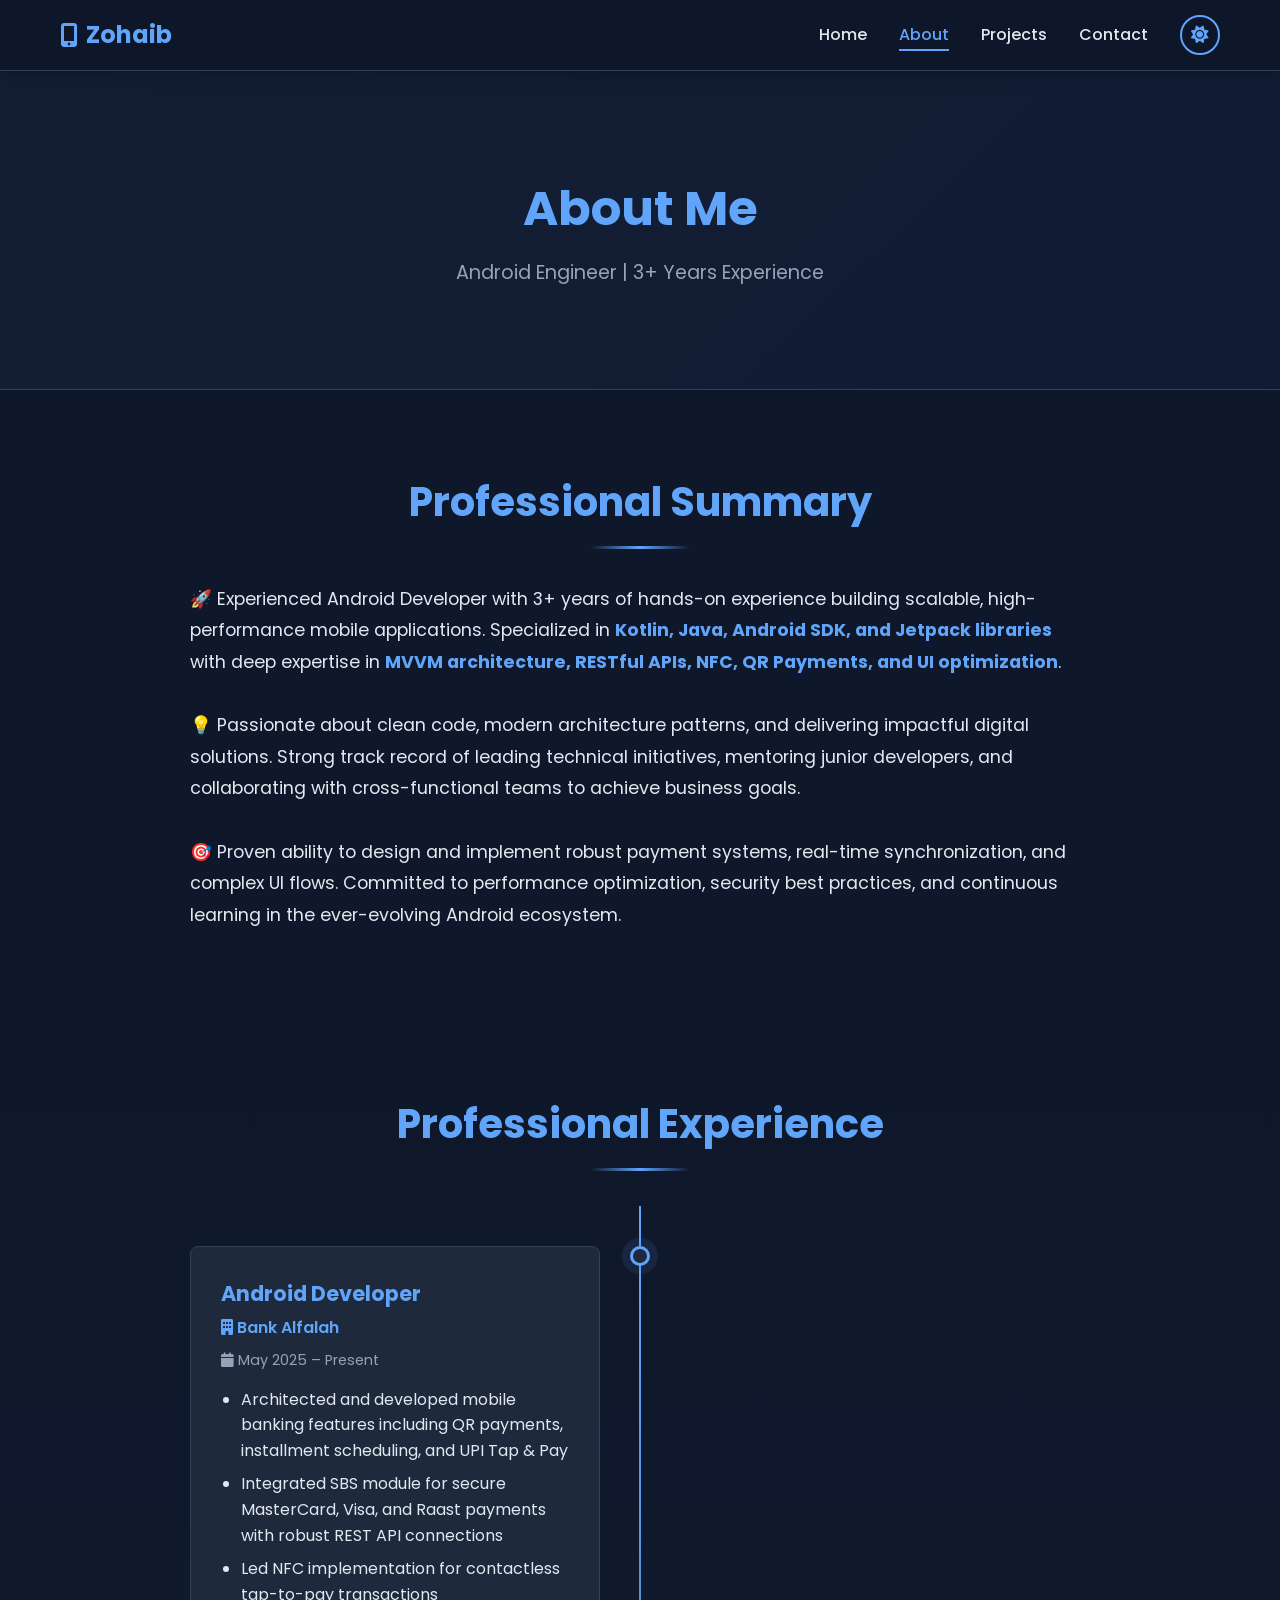
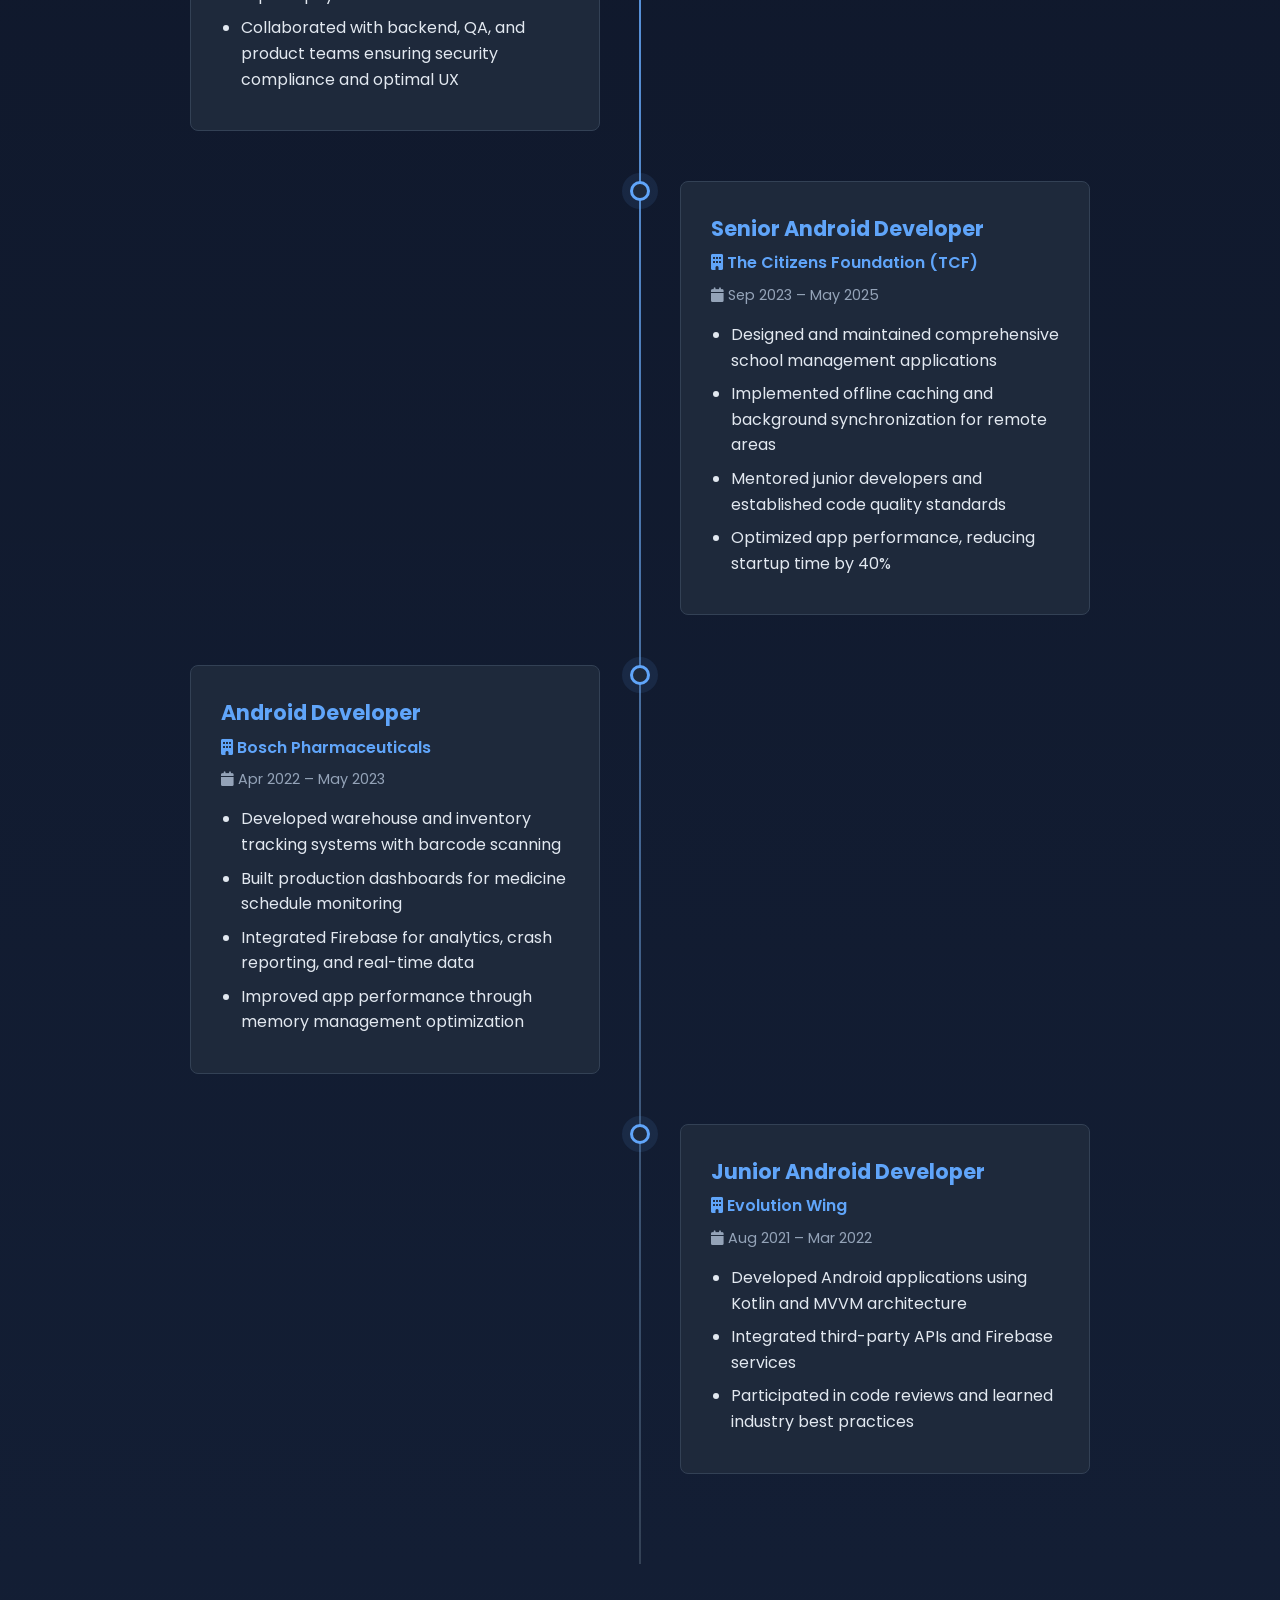
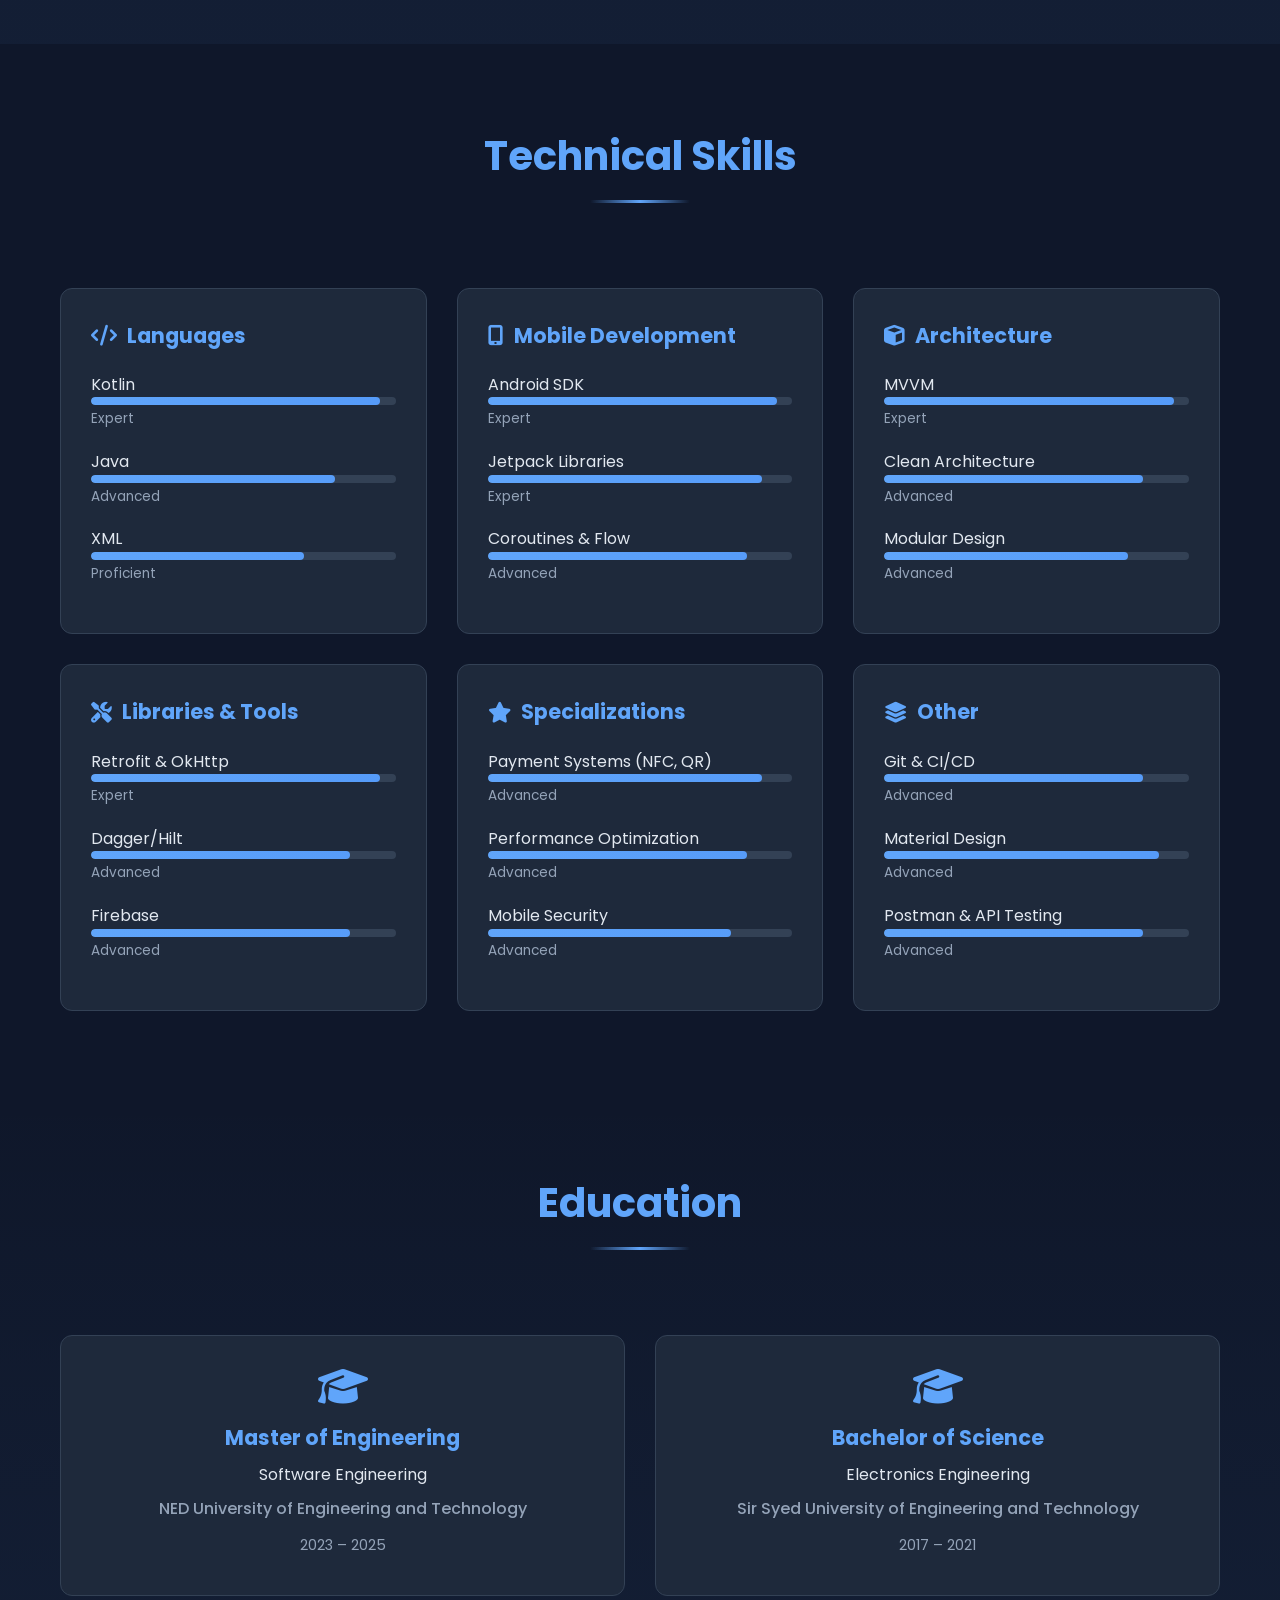
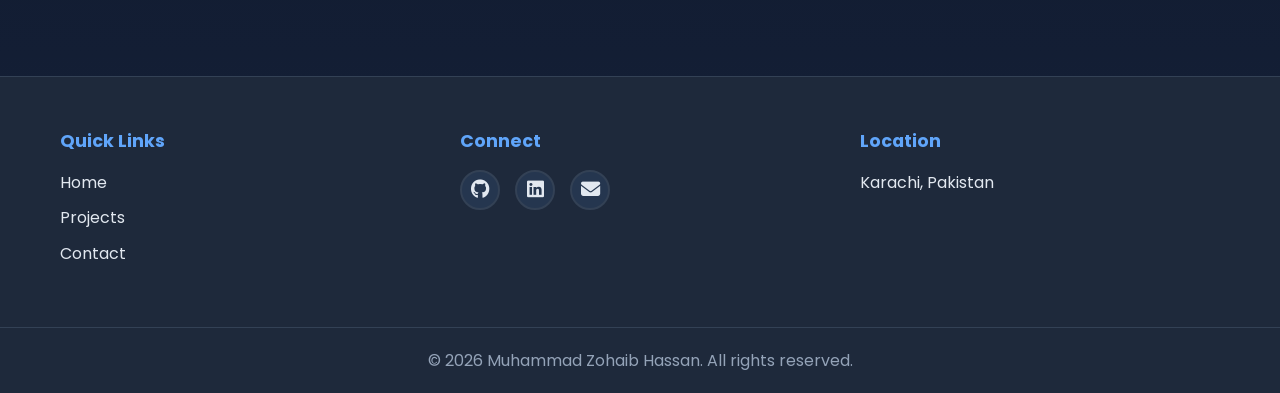
==== about.html @ cc593e7a "Complete portfolio website with 4 pages and glassmorphism design" ====
<!DOCTYPE html>
<html lang="en" data-theme="dark">
<head>
  <meta charset="UTF-8">
  <meta name="viewport" content="width=device-width, initial-scale=1.0">
  <meta name="description" content="About Muhammad Zohaib Hassan - Android Developer with 3+ years experience">
  <title>About - Zohaib</title>
  <link rel="stylesheet" href="https://cdnjs.cloudflare.com/ajax/libs/font-awesome/6.5.0/css/all.min.css">
  <link href="https://fonts.googleapis.com/css2?family=Poppins:wght@300;400;500;600;700&display=swap" rel="stylesheet">
  <link rel="stylesheet" href="styles.css">
</head>
<body>

  <!-- Navigation -->
  <nav class="navbar">
    <div class="nav-container">
      <div class="nav-logo">
        <a href="index.html"><i class="fas fa-mobile-alt"></i> Zohaib</a>
      </div>
      <div class="menu-toggle" id="mobile-menu">
        <span></span>
        <span></span>
        <span></span>
      </div>
      <ul class="nav-menu">
        <li><a href="index.html" class="nav-link">Home</a></li>
        <li><a href="about.html" class="nav-link active">About</a></li>
        <li><a href="projects.html" class="nav-link">Projects</a></li>
        <li><a href="contact.html" class="nav-link">Contact</a></li>
        <li><button class="theme-toggle" id="theme-btn"><i class="fas fa-moon"></i></button></li>
      </ul>
    </div>
  </nav>

  <!-- Hero Section -->
  <section class="page-hero">
    <h1 class="page-title">About Me</h1>
    <p class="page-subtitle">Android Engineer | 3+ Years Experience</p>
  </section>

  <!-- Professional Summary -->
  <section class="about-section">
    <div class="container">
      <h2 class="section-title">Professional Summary</h2>
      <div class="summary-content">
        <p>🚀 Experienced Android Developer with 3+ years of hands-on experience building scalable, high-performance mobile applications. Specialized in <strong>Kotlin, Java, Android SDK, and Jetpack libraries</strong> with deep expertise in <strong>MVVM architecture, RESTful APIs, NFC, QR Payments, and UI optimization</strong>.</p>
        <br>
        <p>💡 Passionate about clean code, modern architecture patterns, and delivering impactful digital solutions. Strong track record of leading technical initiatives, mentoring junior developers, and collaborating with cross-functional teams to achieve business goals.</p>
        <br>
        <p>🎯 Proven ability to design and implement robust payment systems, real-time synchronization, and complex UI flows. Committed to performance optimization, security best practices, and continuous learning in the ever-evolving Android ecosystem.</p>
      </div>
    </div>
  </section>

  <!-- Experience Timeline -->
  <section class="experience-section">
    <div class="container">
      <h2 class="section-title">Professional Experience</h2>
      
      <div class="timeline">
        <div class="timeline-item" style="animation-delay: 0s">
          <div class="timeline-marker"></div>
          <div class="timeline-content">
            <h3>Android Developer</h3>
            <p class="company"><i class="fas fa-building"></i> Bank Alfalah</p>
            <p class="date"><i class="fas fa-calendar"></i> May 2025 – Present</p>
            <ul>
              <li>Architected and developed mobile banking features including QR payments, installment scheduling, and UPI Tap & Pay</li>
              <li>Integrated SBS module for secure MasterCard, Visa, and Raast payments with robust REST API connections</li>
              <li>Led NFC implementation for contactless tap-to-pay transactions</li>
              <li>Collaborated with backend, QA, and product teams ensuring security compliance and optimal UX</li>
            </ul>
          </div>
        </div>

        <div class="timeline-item" style="animation-delay: 0.2s">
          <div class="timeline-marker"></div>
          <div class="timeline-content">
            <h3>Senior Android Developer</h3>
            <p class="company"><i class="fas fa-building"></i> The Citizens Foundation (TCF)</p>
            <p class="date"><i class="fas fa-calendar"></i> Sep 2023 – May 2025</p>
            <ul>
              <li>Designed and maintained comprehensive school management applications</li>
              <li>Implemented offline caching and background synchronization for remote areas</li>
              <li>Mentored junior developers and established code quality standards</li>
              <li>Optimized app performance, reducing startup time by 40%</li>
            </ul>
          </div>
        </div>

        <div class="timeline-item" style="animation-delay: 0.4s">
          <div class="timeline-marker"></div>
          <div class="timeline-content">
            <h3>Android Developer</h3>
            <p class="company"><i class="fas fa-building"></i> Bosch Pharmaceuticals</p>
            <p class="date"><i class="fas fa-calendar"></i> Apr 2022 – May 2023</p>
            <ul>
              <li>Developed warehouse and inventory tracking systems with barcode scanning</li>
              <li>Built production dashboards for medicine schedule monitoring</li>
              <li>Integrated Firebase for analytics, crash reporting, and real-time data</li>
              <li>Improved app performance through memory management optimization</li>
            </ul>
          </div>
        </div>

        <div class="timeline-item" style="animation-delay: 0.6s">
          <div class="timeline-marker"></div>
          <div class="timeline-content">
            <h3>Junior Android Developer</h3>
            <p class="company"><i class="fas fa-building"></i> Evolution Wing</p>
            <p class="date"><i class="fas fa-calendar"></i> Aug 2021 – Mar 2022</p>
            <ul>
              <li>Developed Android applications using Kotlin and MVVM architecture</li>
              <li>Integrated third-party APIs and Firebase services</li>
              <li>Participated in code reviews and learned industry best practices</li>
            </ul>
          </div>
        </div>
      </div>
    </div>
  </section>

  <!-- Skills Section -->
  <section class="skills-section">
    <div class="container">
      <h2 class="section-title">Technical Skills</h2>
      
      <div class="skills-grid">
        <!-- Languages -->
        <div class="skill-card">
          <h3><i class="fas fa-code"></i> Languages</h3>
          <div class="skill-item">
            <span>Kotlin</span>
            <div class="skill-bar">
              <div class="skill-fill" style="width: 95%"></div>
            </div>
            <span class="level">Expert</span>
          </div>
          <div class="skill-item">
            <span>Java</span>
            <div class="skill-bar">
              <div class="skill-fill" style="width: 80%"></div>
            </div>
            <span class="level">Advanced</span>
          </div>
          <div class="skill-item">
            <span>XML</span>
            <div class="skill-bar">
              <div class="skill-fill" style="width: 70%"></div>
            </div>
            <span class="level">Proficient</span>
          </div>
        </div>

        <!-- Mobile Development -->
        <div class="skill-card">
          <h3><i class="fas fa-mobile-alt"></i> Mobile Development</h3>
          <div class="skill-item">
            <span>Android SDK</span>
            <div class="skill-bar">
              <div class="skill-fill" style="width: 95%"></div>
            </div>
            <span class="level">Expert</span>
          </div>
          <div class="skill-item">
            <span>Jetpack Libraries</span>
            <div class="skill-bar">
              <div class="skill-fill" style="width: 90%"></div>
            </div>
            <span class="level">Expert</span>
          </div>
          <div class="skill-item">
            <span>Coroutines & Flow</span>
            <div class="skill-bar">
              <div class="skill-fill" style="width: 85%"></div>
            </div>
            <span class="level">Advanced</span>
          </div>
        </div>

        <!-- Architecture -->
        <div class="skill-card">
          <h3><i class="fas fa-cube"></i> Architecture</h3>
          <div class="skill-item">
            <span>MVVM</span>
            <div class="skill-bar">
              <div class="skill-fill" style="width: 95%"></div>
            </div>
            <span class="level">Expert</span>
          </div>
          <div class="skill-item">
            <span>Clean Architecture</span>
            <div class="skill-bar">
              <div class="skill-fill" style="width: 85%"></div>
            </div>
            <span class="level">Advanced</span>
          </div>
          <div class="skill-item">
            <span>Modular Design</span>
            <div class="skill-bar">
              <div class="skill-fill" style="width: 80%"></div>
            </div>
            <span class="level">Advanced</span>
          </div>
        </div>

        <!-- Libraries & Tools -->
        <div class="skill-card">
          <h3><i class="fas fa-tools"></i> Libraries & Tools</h3>
          <div class="skill-item">
            <span>Retrofit & OkHttp</span>
            <div class="skill-bar">
              <div class="skill-fill" style="width: 95%"></div>
            </div>
            <span class="level">Expert</span>
          </div>
          <div class="skill-item">
            <span>Dagger/Hilt</span>
            <div class="skill-bar">
              <div class="skill-fill" style="width: 85%"></div>
            </div>
            <span class="level">Advanced</span>
          </div>
          <div class="skill-item">
            <span>Firebase</span>
            <div class="skill-bar">
              <div class="skill-fill" style="width: 85%"></div>
            </div>
            <span class="level">Advanced</span>
          </div>
        </div>

        <!-- Specializations -->
        <div class="skill-card">
          <h3><i class="fas fa-star"></i> Specializations</h3>
          <div class="skill-item">
            <span>Payment Systems (NFC, QR)</span>
            <div class="skill-bar">
              <div class="skill-fill" style="width: 90%"></div>
            </div>
            <span class="level">Advanced</span>
          </div>
          <div class="skill-item">
            <span>Performance Optimization</span>
            <div class="skill-bar">
              <div class="skill-fill" style="width: 85%"></div>
            </div>
            <span class="level">Advanced</span>
          </div>
          <div class="skill-item">
            <span>Mobile Security</span>
            <div class="skill-bar">
              <div class="skill-fill" style="width: 80%"></div>
            </div>
            <span class="level">Advanced</span>
          </div>
        </div>

        <!-- Other -->
        <div class="skill-card">
          <h3><i class="fas fa-layer-group"></i> Other</h3>
          <div class="skill-item">
            <span>Git & CI/CD</span>
            <div class="skill-bar">
              <div class="skill-fill" style="width: 85%"></div>
            </div>
            <span class="level">Advanced</span>
          </div>
          <div class="skill-item">
            <span>Material Design</span>
            <div class="skill-bar">
              <div class="skill-fill" style="width: 90%"></div>
            </div>
            <span class="level">Advanced</span>
          </div>
          <div class="skill-item">
            <span>Postman & API Testing</span>
            <div class="skill-bar">
              <div class="skill-fill" style="width: 85%"></div>
            </div>
            <span class="level">Advanced</span>
          </div>
        </div>
      </div>
    </div>
  </section>

  <!-- Education -->
  <section class="education-section">
    <div class="container">
      <h2 class="section-title">Education</h2>
      
      <div class="education-grid">
        <div class="education-card">
          <i class="fas fa-graduation-cap"></i>
          <h3>Master of Engineering</h3>
          <p>Software Engineering</p>
          <p class="institution">NED University of Engineering and Technology</p>
          <p class="year">2023 – 2025</p>
        </div>

        <div class="education-card">
          <i class="fas fa-graduation-cap"></i>
          <h3>Bachelor of Science</h3>
          <p>Electronics Engineering</p>
          <p class="institution">Sir Syed University of Engineering and Technology</p>
          <p class="year">2017 – 2021</p>
        </div>
      </div>
    </div>
  </section>

  <!-- Footer -->
  <footer class="footer">
    <div class="footer-content">
      <div class="footer-section">
        <h4>Quick Links</h4>
        <ul>
          <li><a href="index.html">Home</a></li>
          <li><a href="projects.html">Projects</a></li>
          <li><a href="contact.html">Contact</a></li>
        </ul>
      </div>
      <div class="footer-section">
        <h4>Connect</h4>
        <div class="social-links">
          <a href="https://github.com/muzohaib3" target="_blank"><i class="fab fa-github"></i></a>
          <a href="https://linkedin.com/in/mzohaib01" target="_blank"><i class="fab fa-linkedin"></i></a>
          <a href="mailto:m.zohaibhassan01@gmail.com"><i class="fas fa-envelope"></i></a>
        </div>
      </div>
      <div class="footer-section">
        <h4>Location</h4>
        <p>Karachi, Pakistan</p>
      </div>
    </div>
    <div class="footer-bottom">
      <p>&copy; 2026 Muhammad Zohaib Hassan. All rights reserved.</p>
    </div>
  </footer>

  <script src="script.js"></script>
</body>
</html>
---- styles.css ----
:root {
  --bg: #0f172a;
  --text: #e2e8f0;
  --primary: #60a5fa;
  --primary-dark: #3b82f6;
  --card: #1e293b;
  --border: #334155;
  --gray: #94a3b8;
  --error: #ef4444;
  --success: #10b981;
}

[data-theme="light"] {
  --bg: #f8fafc;
  --text: #0f172a;
  --primary: #2563eb;
  --primary-dark: #1d4ed8;
  --card: #ffffff;
  --border: #e2e8f0;
  --gray: #475569;
  --error: #dc2626;
  --success: #059669;
}

* {
  margin: 0;
  padding: 0;
  box-sizing: border-box;
}

html {
  scroll-behavior: smooth;
}

body {
  font-family: 'Poppins', system-ui, sans-serif;
  background: var(--bg);
  color: var(--text);
  line-height: 1.6;
  overflow-x: hidden;
}

.container {
  max-width: 1200px;
  margin: 0 auto;
  padding: 0 20px;
}

/* ────────────── ANIMATIONS ────────────── */
@keyframes fadeInDown {
  from {
    opacity: 0;
    transform: translateY(-30px);
  }
  to {
    opacity: 1;
    transform: translateY(0);
  }
}

@keyframes fadeInUp {
  from {
    opacity: 0;
    transform: translateY(30px);
  }
  to {
    opacity: 1;
    transform: translateY(0);
  }
}

@keyframes slideInLeft {
  from {
    opacity: 0;
    transform: translateX(-50px);
  }
  to {
    opacity: 1;
    transform: translateX(0);
  }
}

@keyframes slideInRight {
  from {
    opacity: 0;
    transform: translateX(50px);
  }
  to {
    opacity: 1;
    transform: translateX(0);
  }
}

@keyframes float {
  0%, 100% {
    transform: translateY(0px) rotate(0deg);
  }
  50% {
    transform: translateY(-20px) rotate(5deg);
  }
}

@keyframes bounce {
  0%, 100% {
    transform: translateY(0);
  }
  50% {
    transform: translateY(-10px);
  }
}

@keyframes glow {
  0%, 100% {
    box-shadow: 0 0 20px rgba(96, 165, 250, 0.3);
  }
  50% {
    box-shadow: 0 0 40px rgba(96, 165, 250, 0.6);
  }
}

@keyframes shimmer {
  0% {
    background-position: -1000px 0;
  }
  100% {
    background-position: 1000px 0;
  }
}

@keyframes typing {
  0% {
    width: 0;
  }
  100% {
    width: 100%;
  }
}

@keyframes blink {
  0%, 100% {
    border-right: 3px solid var(--primary);
  }
  50% {
    border-right: 3px solid transparent;
  }
}

@keyframes scaleIn {
  from {
    opacity: 0;
    transform: scale(0.95);
  }
  to {
    opacity: 1;
    transform: scale(1);
  }
}

@keyframes rotateBg {
  0% {
    transform: rotate(0deg);
  }
  100% {
    transform: rotate(360deg);
  }
}

@keyframes pulse {
  0%, 100% {
    opacity: 1;
  }
  50% {
    opacity: 0.5;
  }
}

@keyframes spin {
  to {
    transform: rotate(360deg);
  }
}

/* ────────────── NAVIGATION ────────────── */
.navbar {
  position: sticky;
  top: 0;
  z-index: 1000;
  background: rgba(15, 23, 42, 0.95);
  backdrop-filter: blur(10px);
  border-bottom: 1px solid var(--border);
  box-shadow: 0 2px 20px rgba(0, 0, 0, 0.3);
  animation: slideDown 0.5s ease-out;
}

@keyframes slideDown {
  from {
    transform: translateY(-100%);
  }
  to {
    transform: translateY(0);
  }
}

.nav-container {
  max-width: 1200px;
  margin: 0 auto;
  padding: 0 20px;
  display: flex;
  justify-content: space-between;
  align-items: center;
  height: 70px;
}

.nav-logo a {
  font-size: 1.5rem;
  font-weight: 700;
  color: var(--primary);
  text-decoration: none;
  display: flex;
  align-items: center;
  gap: 8px;
  transition: all 0.3s ease;
}

.nav-logo a:hover {
  transform: translateY(-2px);
  text-shadow: 0 0 20px rgba(96, 165, 250, 0.5);
}

.nav-menu {
  display: flex;
  list-style: none;
  gap: 2rem;
  align-items: center;
}

.nav-link {
  color: var(--text);
  text-decoration: none;
  font-weight: 500;
  position: relative;
  transition: color 0.3s ease;
}

.nav-link::after {
  content: '';
  position: absolute;
  bottom: -5px;
  left: 0;
  width: 0;
  height: 2px;
  background: var(--primary);
  transition: width 0.3s ease;
}

.nav-link:hover::after {
  width: 100%;
}

.nav-link.active {
  color: var(--primary);
}

.nav-link.active::after {
  width: 100%;
}

.theme-toggle {
  background: none;
  border: 2px solid var(--primary);
  color: var(--primary);
  cursor: pointer;
  width: 40px;
  height: 40px;
  border-radius: 50%;
  font-size: 1.1rem;
  transition: all 0.3s ease;
  display: flex;
  align-items: center;
  justify-content: center;
}

.theme-toggle:hover {
  background: var(--primary);
  color: var(--bg);
  transform: rotate(20deg);
}

.menu-toggle {
  display: none;
  flex-direction: column;
  cursor: pointer;
}

.menu-toggle span {
  width: 25px;
  height: 3px;
  background: var(--text);
  margin: 5px 0;
  transition: all 0.3s ease;
  border-radius: 2px;
}

/* ────────────── HERO SECTION ────────────── */
.hero {
  min-height: 100vh;
  display: flex;
  align-items: center;
  justify-content: center;
  position: relative;
  overflow: hidden;
  padding: 60px 20px;
}

.hero-content {
  text-align: center;
  z-index: 10;
  animation: fadeInUp 1s ease-out;
}

.hero-title {
  font-size: 4rem;
  font-weight: 700;
  color: var(--primary);
  margin-bottom: 20px;
  letter-spacing: -1px;
  animation: fadeInDown 1s ease-out;
}

.typing-text {
  display: inline-block;
  border-right: 3px solid var(--primary);
  animation: typing 3s steps(30, end), blink 0.7s infinite;
  white-space: nowrap;
  overflow: hidden;
}

.hero-subtitle {
  font-size: 1.3rem;
  color: var(--gray);
  margin-bottom: 40px;
  animation: slideInUp 1s ease-out 0.3s backwards;
}

.floating-icons {
  display: flex;
  justify-content: center;
  gap: 40px;
  margin: 50px 0;
  flex-wrap: wrap;
}

.float-icon {
  font-size: 3rem;
  color: var(--primary);
  animation: float 3s ease-in-out infinite;
  opacity: 0;
  animation: float 3s ease-in-out infinite, fadeInUp 1s ease-out 0.5s backwards;
}

.hero-buttons {
  display: flex;
  gap: 20px;
  justify-content: center;
  flex-wrap: wrap;
  margin: 40px 0;
  animation: slideInUp 1s ease-out 0.6s backwards;
}

.btn {
  padding: 14px 32px;
  font-size: 1rem;
  font-weight: 600;
  border: none;
  border-radius: 8px;
  cursor: pointer;
  text-decoration: none;
  transition: all 0.3s ease;
  display: inline-flex;
  align-items: center;
  gap: 8px;
  font-family: 'Poppins', sans-serif;
}

.btn-primary {
  background: linear-gradient(135deg, var(--primary), var(--primary-dark));
  color: white;
}

.btn-primary:hover {
  transform: translateY(-3px);
  box-shadow: 0 10px 30px rgba(96, 165, 250, 0.4);
}

.btn-secondary {
  background: transparent;
  color: var(--primary);
  border: 2px solid var(--primary);
}

.btn-secondary:hover {
  background: var(--primary);
  color: white;
  transform: translateY(-3px);
}

.scroll-indicator {
  margin-top: 60px;
  animation: slideInUp 1s ease-out 0.8s backwards;
}

.scroll-indicator span {
  display: block;
  font-size: 0.9rem;
  color: var(--gray);
  margin-bottom: 10px;
}

.mouse {
  width: 26px;
  height: 40px;
  border: 2px solid var(--primary);
  border-radius: 13px;
  margin: 0 auto;
  position: relative;
}

.mouse .wheel {
  width: 2px;
  height: 8px;
  background: var(--primary);
  position: absolute;
  top: 8px;
  left: 50%;
  transform: translateX(-50%);
  animation: bounce 1.5s infinite;
}

.hero-background {
  position: absolute;
  inset: 0;
  z-index: 0;
}

.geometric-shape {
  position: absolute;
  border: 2px solid rgba(96, 165, 250, 0.1);
  border-radius: 20%;
}

.shape-1 {
  width: 300px;
  height: 300px;
  top: 10%;
  left: 5%;
  animation: rotateBg 20s linear infinite;
}

.shape-2 {
  width: 200px;
  height: 200px;
  bottom: 20%;
  right: 10%;
  animation: rotateBg 25s linear infinite reverse;
}

.shape-3 {
  width: 150px;
  height: 150px;
  top: 50%;
  right: 5%;
  animation: rotateBg 30s linear infinite;
}

/* ────────────── QUICK STATS ────────────── */
.quick-stats {
  background: var(--card);
  padding: 60px 20px;
  border-top: 1px solid var(--border);
  border-bottom: 1px solid var(--border);
}

.stats-container {
  max-width: 1200px;
  margin: 0 auto;
  display: grid;
  grid-template-columns: repeat(auto-fit, minmax(200px, 1fr));
  gap: 30px;
}

.stat-item {
  text-align: center;
  animation: scaleIn 0.6s ease-out backwards;
}

.stat-item:nth-child(1) { animation-delay: 0s; }
.stat-item:nth-child(2) { animation-delay: 0.2s; }
.stat-item:nth-child(3) { animation-delay: 0.4s; }
.stat-item:nth-child(4) { animation-delay: 0.6s; }

.stat-item h3 {
  font-size: 2.5rem;
  color: var(--primary);
  margin-bottom: 10px;
}

.stat-item p {
  color: var(--gray);
}

/* ────────────── PAGE HERO ────────────── */
.page-hero {
  min-height: 300px;
  display: flex;
  flex-direction: column;
  align-items: center;
  justify-content: center;
  text-align: center;
  background: linear-gradient(135deg, rgba(96, 165, 250, 0.05), rgba(59, 130, 246, 0.05));
  padding: 100px 20px;
  border-bottom: 1px solid var(--border);
}

.page-title {
  font-size: 3rem;
  color: var(--primary);
  margin-bottom: 10px;
  animation: fadeInDown 0.8s ease-out;
}

.page-subtitle {
  font-size: 1.2rem;
  color: var(--gray);
  animation: fadeInUp 0.8s ease-out 0.2s backwards;
}

/* ────────────── ABOUT SECTION ────────────── */
.about-section {
  padding: 80px 20px;
}

.summary-content {
  font-size: 1.1rem;
  line-height: 1.8;
  color: var(--text);
  max-width: 900px;
  margin: 0 auto;
  animation: fadeInUp 0.8s ease-out;
}

.summary-content strong {
  color: var(--primary);
}

/* ────────────── EXPERIENCE SECTION ────────────── */
.experience-section {
  padding: 80px 20px;
  background: linear-gradient(180deg, transparent, rgba(96, 165, 250, 0.05));
}

.timeline {
  position: relative;
  max-width: 900px;
  margin: 0 auto;
  padding: 40px 0;
}

.timeline::before {
  content: '';
  position: absolute;
  left: 50%;
  transform: translateX(-50%);
  top: 0;
  bottom: 0;
  width: 2px;
  background: linear-gradient(180deg, var(--primary) 0%, var(--border) 100%);
}

.timeline-item {
  margin-bottom: 50px;
  opacity: 0;
  animation: slideInLeft 0.8s ease-out forwards;
}

.timeline-item:nth-child(even) {
  animation: slideInRight 0.8s ease-out forwards;
}

.timeline-item:nth-child(even) .timeline-content {
  margin-left: auto;
  margin-right: 0;
}

.timeline-marker {
  position: absolute;
  left: 50%;
  transform: translateX(-50%);
  top: 0;
  width: 20px;
  height: 20px;
  background: var(--card);
  border: 3px solid var(--primary);
  border-radius: 50%;
  z-index: 10;
  box-shadow: 0 0 0 8px rgba(96, 165, 250, 0.1);
}

.timeline-content {
  background: var(--card);
  padding: 30px;
  border-radius: 8px;
  border: 1px solid var(--border);
  width: calc(50% - 40px);
  transition: all 0.3s ease;
}

.timeline-content:hover {
  border-color: var(--primary);
  box-shadow: 0 10px 30px rgba(96, 165, 250, 0.2);
  transform: translateY(-5px);
}

.timeline-content h3 {
  color: var(--primary);
  font-size: 1.3rem;
  margin-bottom: 5px;
}

.timeline-content .company {
  color: var(--primary);
  font-weight: 600;
  margin-bottom: 8px;
}

.timeline-content .date {
  color: var(--gray);
  font-size: 0.9rem;
  margin-bottom: 15px;
}

.timeline-content ul {
  padding-left: 20px;
  list-style: disc;
}

.timeline-content li {
  margin-bottom: 8px;
  color: var(--text);
  line-height: 1.6;
}

/* ────────────── SKILLS SECTION ────────────── */
.skills-section {
  padding: 80px 20px;
}

.section-title {
  font-size: 2.5rem;
  color: var(--primary);
  margin-bottom: 50px;
  text-align: center;
  position: relative;
  display: inline-block;
  width: 100%;
}

.section-title::after {
  content: '';
  position: absolute;
  bottom: -15px;
  left: 50%;
  transform: translateX(-50%);
  width: 100px;
  height: 3px;
  background: linear-gradient(90deg, transparent, var(--primary), transparent);
}

.skills-grid {
  display: grid;
  grid-template-columns: repeat(auto-fit, minmax(300px, 1fr));
  gap: 30px;
  margin-top: 50px;
}

.skill-card {
  background: var(--card);
  padding: 30px;
  border-radius: 12px;
  border: 1px solid var(--border);
  transition: all 0.3s ease;
  animation: scaleIn 0.6s ease-out backwards;
}

.skill-card:nth-child(1) { animation-delay: 0s; }
.skill-card:nth-child(2) { animation-delay: 0.1s; }
.skill-card:nth-child(3) { animation-delay: 0.2s; }
.skill-card:nth-child(4) { animation-delay: 0.3s; }
.skill-card:nth-child(5) { animation-delay: 0.4s; }
.skill-card:nth-child(6) { animation-delay: 0.5s; }

.skill-card:hover {
  border-color: var(--primary);
  box-shadow: 0 10px 30px rgba(96, 165, 250, 0.2);
  transform: translateY(-8px);
}

.skill-card h3 {
  color: var(--primary);
  font-size: 1.3rem;
  margin-bottom: 20px;
  display: flex;
  align-items: center;
  gap: 10px;
}

.skill-item {
  margin-bottom: 18px;
}

.skill-item .skill-name {
  display: flex;
  justify-content: space-between;
  margin-bottom: 8px;
  font-weight: 500;
}

.skill-item .level {
  font-size: 0.85rem;
  color: var(--gray);
}

.skill-bar {
  height: 8px;
  background: var(--border);
  border-radius: 4px;
  overflow: hidden;
}

.skill-fill {
  height: 100%;
  background: linear-gradient(90deg, var(--primary), var(--primary-dark));
  border-radius: 4px;
  transition: width 1s ease-out;
  animation: shimmer 2s infinite;
  background-size: 1000px 100%;
}

/* ────────────── EDUCATION SECTION ────────────── */
.education-section {
  padding: 80px 20px;
  background: linear-gradient(180deg, transparent, rgba(96, 165, 250, 0.05));
}

.education-grid {
  display: grid;
  grid-template-columns: repeat(auto-fit, minmax(300px, 1fr));
  gap: 30px;
  margin-top: 50px;
}

.education-card {
  background: var(--card);
  padding: 30px;
  border-radius: 12px;
  border: 1px solid var(--border);
  text-align: center;
  transition: all 0.3s ease;
  animation: slideInUp 0.8s ease-out backwards;
}

.education-card:nth-child(1) { animation-delay: 0s; }
.education-card:nth-child(2) { animation-delay: 0.2s; }

.education-card:hover {
  border-color: var(--primary);
  box-shadow: 0 10px 30px rgba(96, 165, 250, 0.2);
  transform: translateY(-8px);
}

.education-card i {
  font-size: 2.5rem;
  color: var(--primary);
  margin-bottom: 15px;
}

.education-card h3 {
  font-size: 1.3rem;
  color: var(--primary);
  margin-bottom: 8px;
}

.education-card p {
  color: var(--text);
  margin-bottom: 8px;
}

.education-card .institution {
  color: var(--gray);
  font-weight: 500;
}

.education-card .year {
  color: var(--gray);
  font-size: 0.9rem;
  margin-top: 12px;
}

/* ────────────── PROJECTS SECTION ────────────── */
.projects-section {
  padding: 80px 20px;
}

.projects-grid {
  display: grid;
  grid-template-columns: repeat(auto-fit, minmax(320px, 1fr));
  gap: 30px;
  margin-top: 50px;
}

.project-card {
  position: relative;
  background: rgba(30, 41, 59, 0.5);
  backdrop-filter: blur(10px);
  border: 1px solid rgba(51, 65, 85, 0.5);
  padding: 30px;
  border-radius: 12px;
  transition: all 0.4s cubic-bezier(0.34, 1.56, 0.64, 1);
  animation: scaleIn 0.6s ease-out backwards;
  overflow: hidden;
}

.project-card:nth-child(1) { animation-delay: 0s; }
.project-card:nth-child(2) { animation-delay: 0.1s; }
.project-card:nth-child(3) { animation-delay: 0.2s; }
.project-card:nth-child(4) { animation-delay: 0.3s; }
.project-card:nth-child(5) { animation-delay: 0.4s; }
.project-card:nth-child(6) { animation-delay: 0.5s; }
.project-card:nth-child(7) { animation-delay: 0.6s; }
.project-card:nth-child(8) { animation-delay: 0.7s; }

.project-glow {
  position: absolute;
  inset: 0;
  background: linear-gradient(135deg, rgba(96, 165, 250, 0.1), transparent);
  opacity: 0;
  transition: opacity 0.3s ease;
  border-radius: 12px;
}

.project-card:hover .project-glow {
  opacity: 1;
  animation: shimmer 0.6s ease-out;
}

.project-card:hover {
  transform: translateY(-12px) scale(1.02);
  border-color: var(--primary);
  box-shadow: 0 20px 40px rgba(96, 165, 250, 0.2);
}

.project-header {
  display: flex;
  align-items: center;
  gap: 12px;
  margin-bottom: 15px;
}

.project-header i {
  font-size: 1.8rem;
  color: var(--primary);
}

.project-header h3 {
  color: var(--primary);
  font-size: 1.3rem;
  margin: 0;
}

.project-date {
  color: var(--gray);
  font-size: 0.9rem;
  margin-bottom: 12px;
}

.project-desc {
  color: var(--text);
  margin-bottom: 20px;
  line-height: 1.6;
}

.project-techs {
  display: flex;
  flex-wrap: wrap;
  gap: 8px;
}

.tech-badge {
  display: inline-block;
  background: rgba(96, 165, 250, 0.1);
  color: var(--primary);
  padding: 4px 12px;
  border-radius: 20px;
  font-size: 0.85rem;
  border: 1px solid rgba(96, 165, 250, 0.3);
  transition: all 0.3s ease;
}

.project-card:hover .tech-badge {
  background: var(--primary);
  color: white;
  border-color: var(--primary);
}

/* ────────────── CONTACT SECTION ────────────── */
.contact-section {
  padding: 80px 20px;
  position: relative;
  overflow: hidden;
}

.contact-background {
  position: absolute;
  inset: 0;
  z-index: 0;
  pointer-events: none;
}

.floating-dot {
  position: absolute;
  border: 2px solid rgba(96, 165, 250, 0.1);
  border-radius: 50%;
  animation: float 6s ease-in-out infinite;
  opacity: 0.5;
}

.contact-container {
  display: grid;
  grid-template-columns: 1fr 1fr;
  gap: 60px;
  position: relative;
  z-index: 10;
}

.contact-info {
  animation: slideInLeft 0.8s ease-out;
}

.contact-info h2 {
  font-size: 2rem;
  color: var(--primary);
  margin-bottom: 30px;
}

.info-item {
  display: flex;
  gap: 20px;
  margin-bottom: 30px;
  padding: 20px;
  background: var(--card);
  border-radius: 8px;
  border: 1px solid var(--border);
  transition: all 0.3s ease;
}

.info-item:hover {
  border-color: var(--primary);
  box-shadow: 0 10px 30px rgba(96, 165, 250, 0.2);
  transform: translateX(5px);
}

.info-item i {
  font-size: 1.8rem;
  color: var(--primary);
  min-width: 30px;
}

.info-item h4 {
  color: var(--primary);
  margin-bottom: 5px;
}

.info-item a {
  color: var(--text);
  text-decoration: none;
  transition: color 0.3s ease;
}

.info-item a:hover {
  color: var(--primary);
}

.contact-divider {
  height: 2px;
  background: linear-gradient(90deg, transparent, var(--primary), transparent);
  margin: 30px 0;
}

.contact-info h3 {
  font-size: 1.3rem;
  color: var(--primary);
  margin-bottom: 20px;
}

.social-icons {
  display: flex;
  flex-wrap: wrap;
  gap: 15px;
}

.social-icon {
  width: 50px;
  height: 50px;
  background: var(--card);
  border: 2px solid var(--border);
  border-radius: 8px;
  display: flex;
  flex-direction: column;
  align-items: center;
  justify-content: center;
  text-decoration: none;
  color: var(--primary);
  transition: all 0.3s ease;
  font-size: 1.2rem;
}

.social-icon:hover {
  background: var(--primary);
  color: white;
  transform: translateY(-5px);
  border-color: var(--primary);
}

.social-icon span {
  font-size: 0.7rem;
  text-align: center;
  margin-top: 2px;
}

.contact-form-wrapper {
  animation: slideInRight 0.8s ease-out;
}

.contact-form-wrapper h2 {
  font-size: 2rem;
  color: var(--primary);
  margin-bottom: 30px;
}

.contact-form {
  display: flex;
  flex-direction: column;
  gap: 20px;
}

.form-group {
  position: relative;
}

.form-group label {
  display: block;
  margin-bottom: 8px;
  color: var(--text);
  font-weight: 500;
}

.input-wrapper {
  position: relative;
  display: flex;
  align-items: center;
}

.input-wrapper i {
  position: absolute;
  left: 14px;
  color: var(--gray);
  transition: color 0.3s ease;
  pointer-events: none;
}

.input-wrapper:focus-within i {
  color: var(--primary);
}

.contact-form input,
.contact-form textarea {
  width: 100%;
  padding: 14px 14px 14px 44px;
  background: rgba(30, 41, 59, 0.5);
  border: 2px solid var(--border);
  border-radius: 8px;
  color: var(--text);
  font-family: 'Poppins', sans-serif;
  transition: all 0.3s ease;
  font-size: 1rem;
}

.contact-form input:focus,
.contact-form textarea:focus {
  outline: none;
  border-color: var(--primary);
  box-shadow: 0 0 0 3px rgba(96, 165, 250, 0.2);
  background: rgba(30, 41, 59, 0.8);
}

.contact-form textarea {
  resize: vertical;
  min-height: 120px;
}

.textarea-wrapper {
  align-items: flex-start;
}

.textarea-wrapper i {
  top: 14px;
}

.error-message {
  color: var(--error);
  font-size: 0.85rem;
  margin-top: 4px;
  display: none;
  animation: slideInLeft 0.3s ease-out;
}

.error-message.show {
  display: block;
}

.submit-btn {
  position: relative;
  overflow: hidden;
  margin-top: 10px;
}

.submit-btn .btn-text {
  transition: all 0.3s ease;
}

.submit-btn:hover .btn-text {
  transform: translateX(3px);
}

.privacy-note {
  text-align: center;
  color: var(--gray);
  font-size: 0.85rem;
  margin-top: 15px;
}

/* ────────────── MODAL ────────────── */
.modal {
  display: none;
  position: fixed;
  inset: 0;
  background: rgba(0, 0, 0, 0.7);
  z-index: 10000;
  align-items: center;
  justify-content: center;
  backdrop-filter: blur(4px);
  animation: fadeInUp 0.3s ease-out;
}

.modal.show {
  display: flex;
}

.modal-content {
  background: var(--card);
  padding: 40px;
  border-radius: 12px;
  border: 1px solid var(--border);
  text-align: center;
  max-width: 500px;
  width: 90%;
  animation: scaleIn 0.4s cubic-bezier(0.34, 1.56, 0.64, 1);
}

.success-modal {
  box-shadow: 0 20px 60px rgba(96, 165, 250, 0.3);
}

.modal-icon {
  font-size: 4rem;
  color: var(--success);
  margin-bottom: 20px;
  animation: bounce 0.8s ease-out;
}

.modal-content h2 {
  color: var(--primary);
  margin-bottom: 15px;
}

.modal-content p {
  color: var(--text);
  margin-bottom: 25px;
}

/* ────────────── CTA SECTION ────────────── */
.cta-section {
  padding: 100px 20px;
  text-align: center;
  background: linear-gradient(135deg, rgba(96, 165, 250, 0.05), rgba(59, 130, 246, 0.05));
  border-top: 1px solid var(--border);
  border-bottom: 1px solid var(--border);
}

.cta-content h2 {
  font-size: 2.5rem;
  color: var(--primary);
  margin-bottom: 15px;
  animation: fadeInDown 0.8s ease-out;
}

.cta-content p {
  font-size: 1.2rem;
  color: var(--gray);
  margin-bottom: 30px;
  animation: fadeInUp 0.8s ease-out 0.2s backwards;
}

/* ────────────── FOOTER ────────────── */
.footer {
  background: var(--card);
  border-top: 1px solid var(--border);
  color: var(--text);
}

.footer-content {
  max-width: 1200px;
  margin: 0 auto;
  padding: 50px 20px;
  display: grid;
  grid-template-columns: repeat(auto-fit, minmax(250px, 1fr));
  gap: 40px;
}

.footer-section h4 {
  color: var(--primary);
  margin-bottom: 15px;
  font-size: 1.1rem;
}

.footer-section ul {
  list-style: none;
}

.footer-section ul li {
  margin-bottom: 10px;
}

.footer-section a {
  color: var(--text);
  text-decoration: none;
  transition: color 0.3s ease;
}

.footer-section a:hover {
  color: var(--primary);
}

.social-links {
  display: flex;
  gap: 15px;
}

.social-links a {
  width: 40px;
  height: 40px;
  background: rgba(96, 165, 250, 0.1);
  border: 2px solid var(--border);
  border-radius: 50%;
  display: flex;
  align-items: center;
  justify-content: center;
  font-size: 1.2rem;
  transition: all 0.3s ease;
}

.social-links a:hover {
  background: var(--primary);
  color: white;
  border-color: var(--primary);
  transform: translateY(-5px);
}

.footer-bottom {
  text-align: center;
  padding: 20px;
  border-top: 1px solid var(--border);
  color: var(--gray);
}

/* ────────────── RESPONSIVE ────────────── */
@media (max-width: 768px) {
  .navbar {
    height: 60px;
  }

  .nav-container {
    height: 60px;
  }

  .nav-menu {
    position: fixed;
    left: -100%;
    top: 60px;
    flex-direction: column;
    background-color: var(--card);
    width: 100%;
    text-align: center;
    transition: 0.3s;
    box-shadow: 0 10px 27px rgba(0, 0, 0, 0.05);
    padding: 20px 0;
    z-index: 999;
  }

  .nav-menu.active {
    left: 0;
  }

  .menu-toggle {
    display: flex;
  }

  .menu-toggle.active span:nth-child(1) {
    transform: rotate(-45deg) translate(-5px, 6px);
  }

  .menu-toggle.active span:nth-child(2) {
    opacity: 0;
  }

  .menu-toggle.active span:nth-child(3) {
    transform: rotate(45deg) translate(-5px, -6px);
  }

  .hero {
    min-height: 80vh;
    padding: 40px 20px;
  }

  .hero-title {
    font-size: 2.5rem;
  }

  .hero-subtitle {
    font-size: 1rem;
  }

  .floating-icons {
    gap: 20px;
  }

  .float-icon {
    font-size: 2rem;
  }

  .hero-buttons {
    flex-direction: column;
    gap: 15px;
  }

  .btn {
    width: 100%;
    justify-content: center;
  }

  .page-hero {
    min-height: 200px;
    padding: 60px 20px;
  }

  .page-title {
    font-size: 2rem;
  }

  .page-subtitle {
    font-size: 1rem;
  }

  .timeline::before {
    left: 20px;
  }

  .timeline-marker {
    left: 20px;
  }

  .timeline-content {
    width: calc(100% - 60px);
    margin-left: 60px;
  }

  .timeline-item:nth-child(even) .timeline-content {
    margin-left: 60px;
    margin-right: 0;
  }

  .contact-container {
    grid-template-columns: 1fr;
    gap: 40px;
  }

  .projects-grid {
    grid-template-columns: 1fr;
  }

  .skills-grid {
    grid-template-columns: 1fr;
  }

  .section-title {
    font-size: 2rem;
  }
}

@media (max-width: 480px) {
  .hero-title {
    font-size: 1.8rem;
  }

  .page-title {
    font-size: 1.5rem;
  }

  .btn {
    padding: 12px 24px;
    font-size: 0.9rem;
  }

  .skill-fill {
    animation: none;
  }

  .floating-icons {
    gap: 15px;
  }

  .float-icon {
    font-size: 1.5rem;
  }

  .modal-content {
    padding: 30px 20px;
  }

  .footer-content {
    padding: 30px 20px;
    gap: 20px;
  }
}
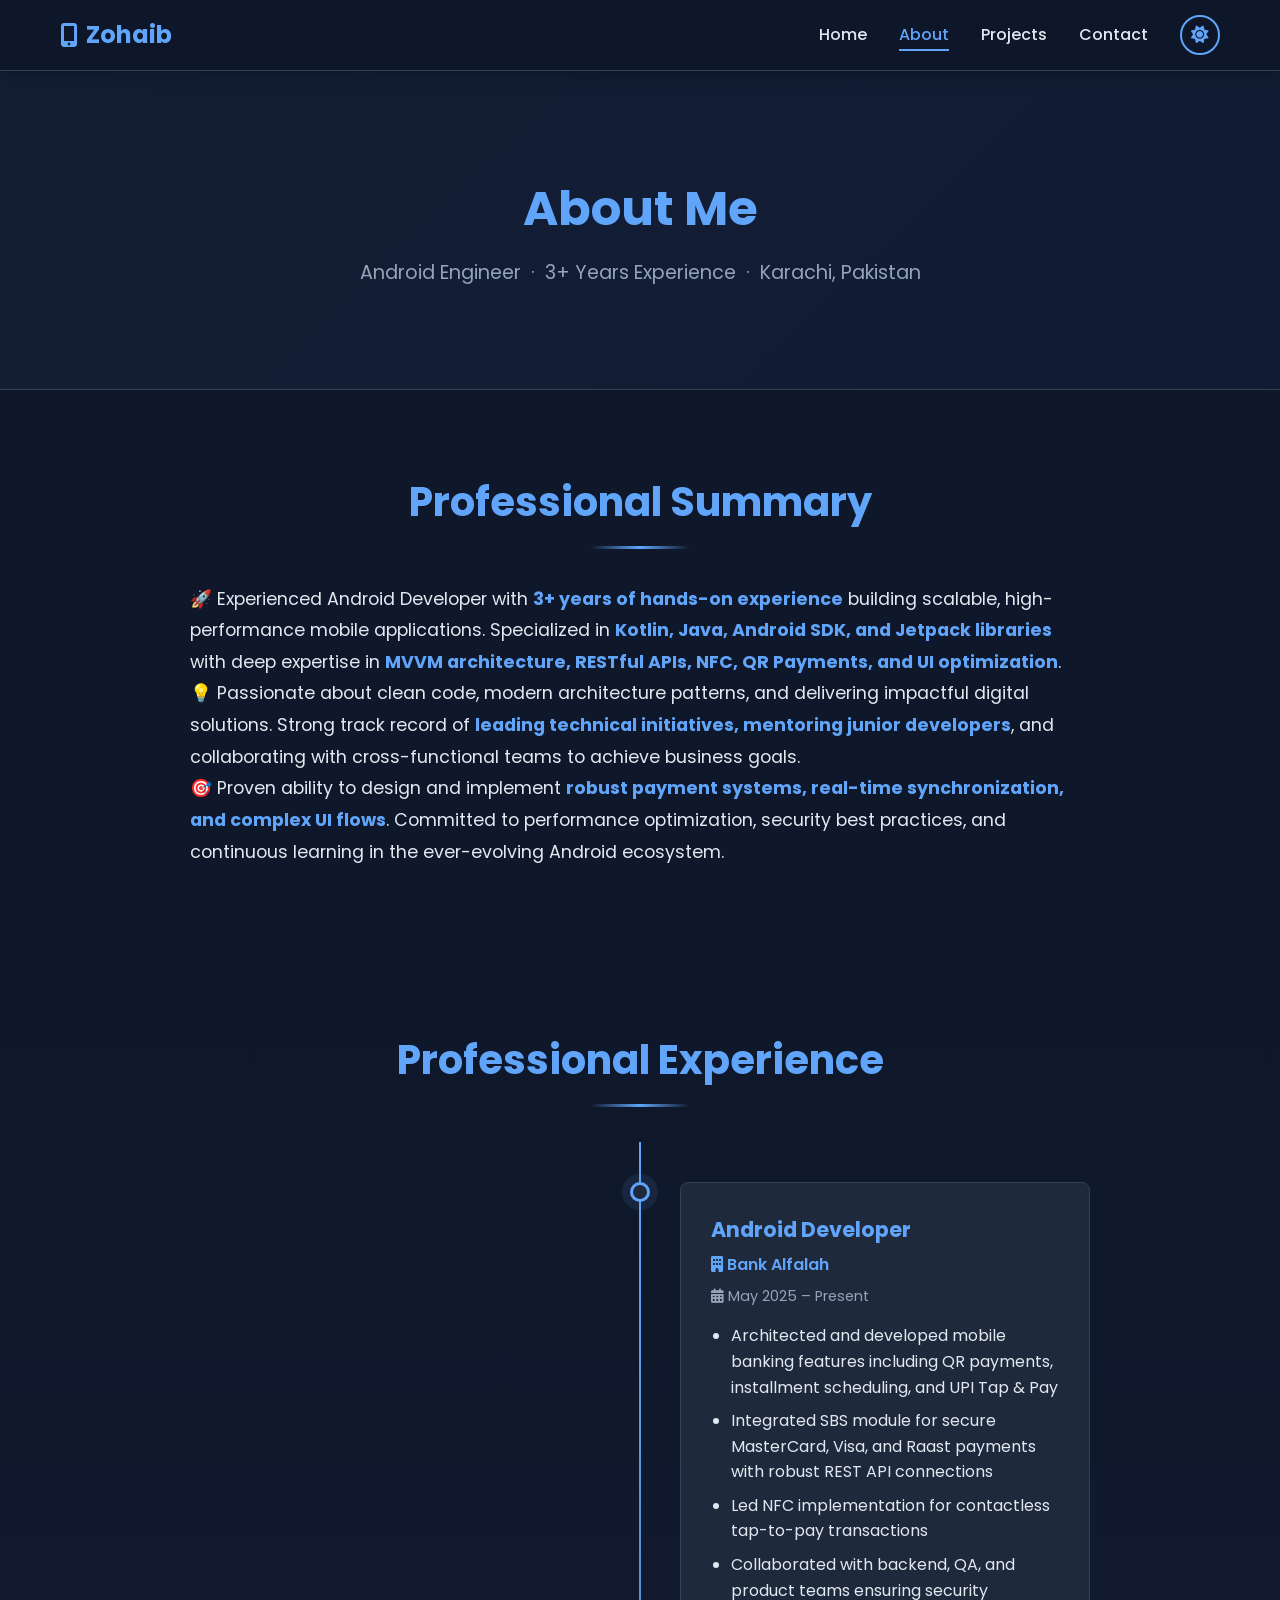
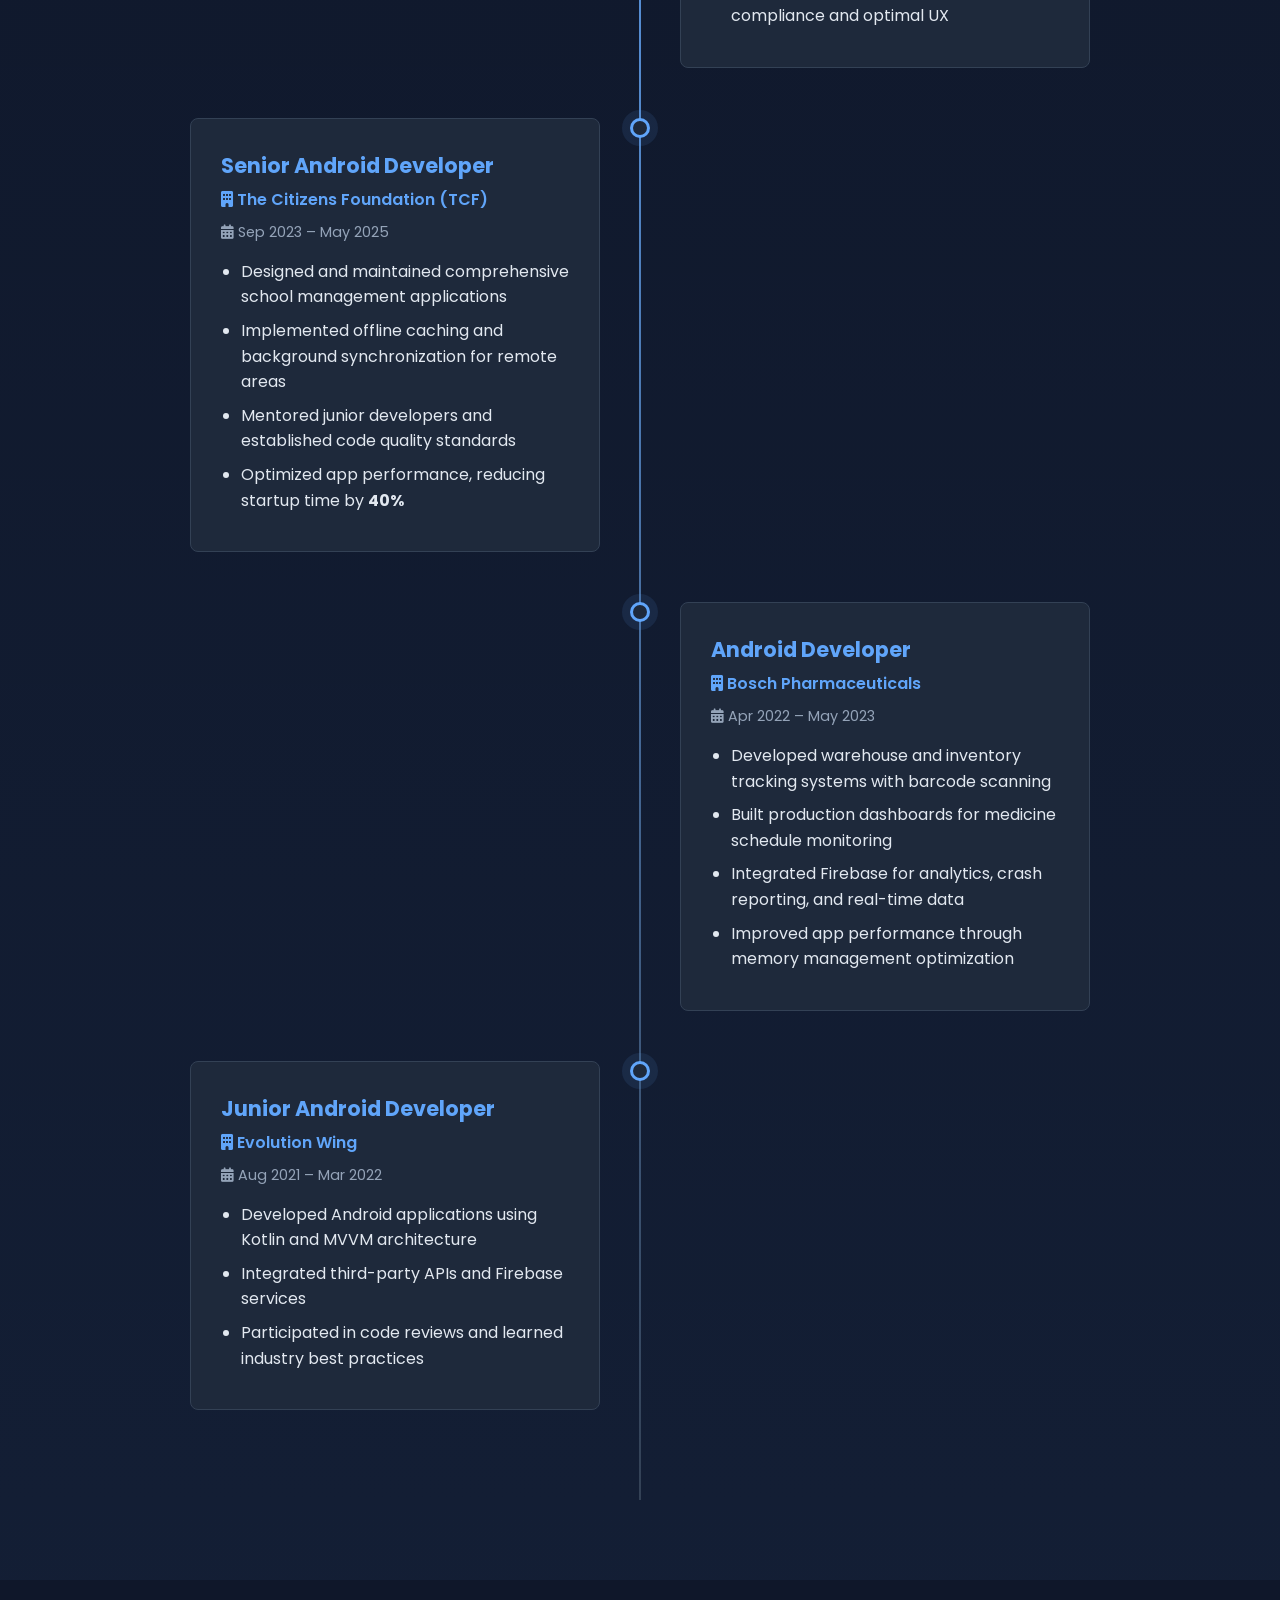
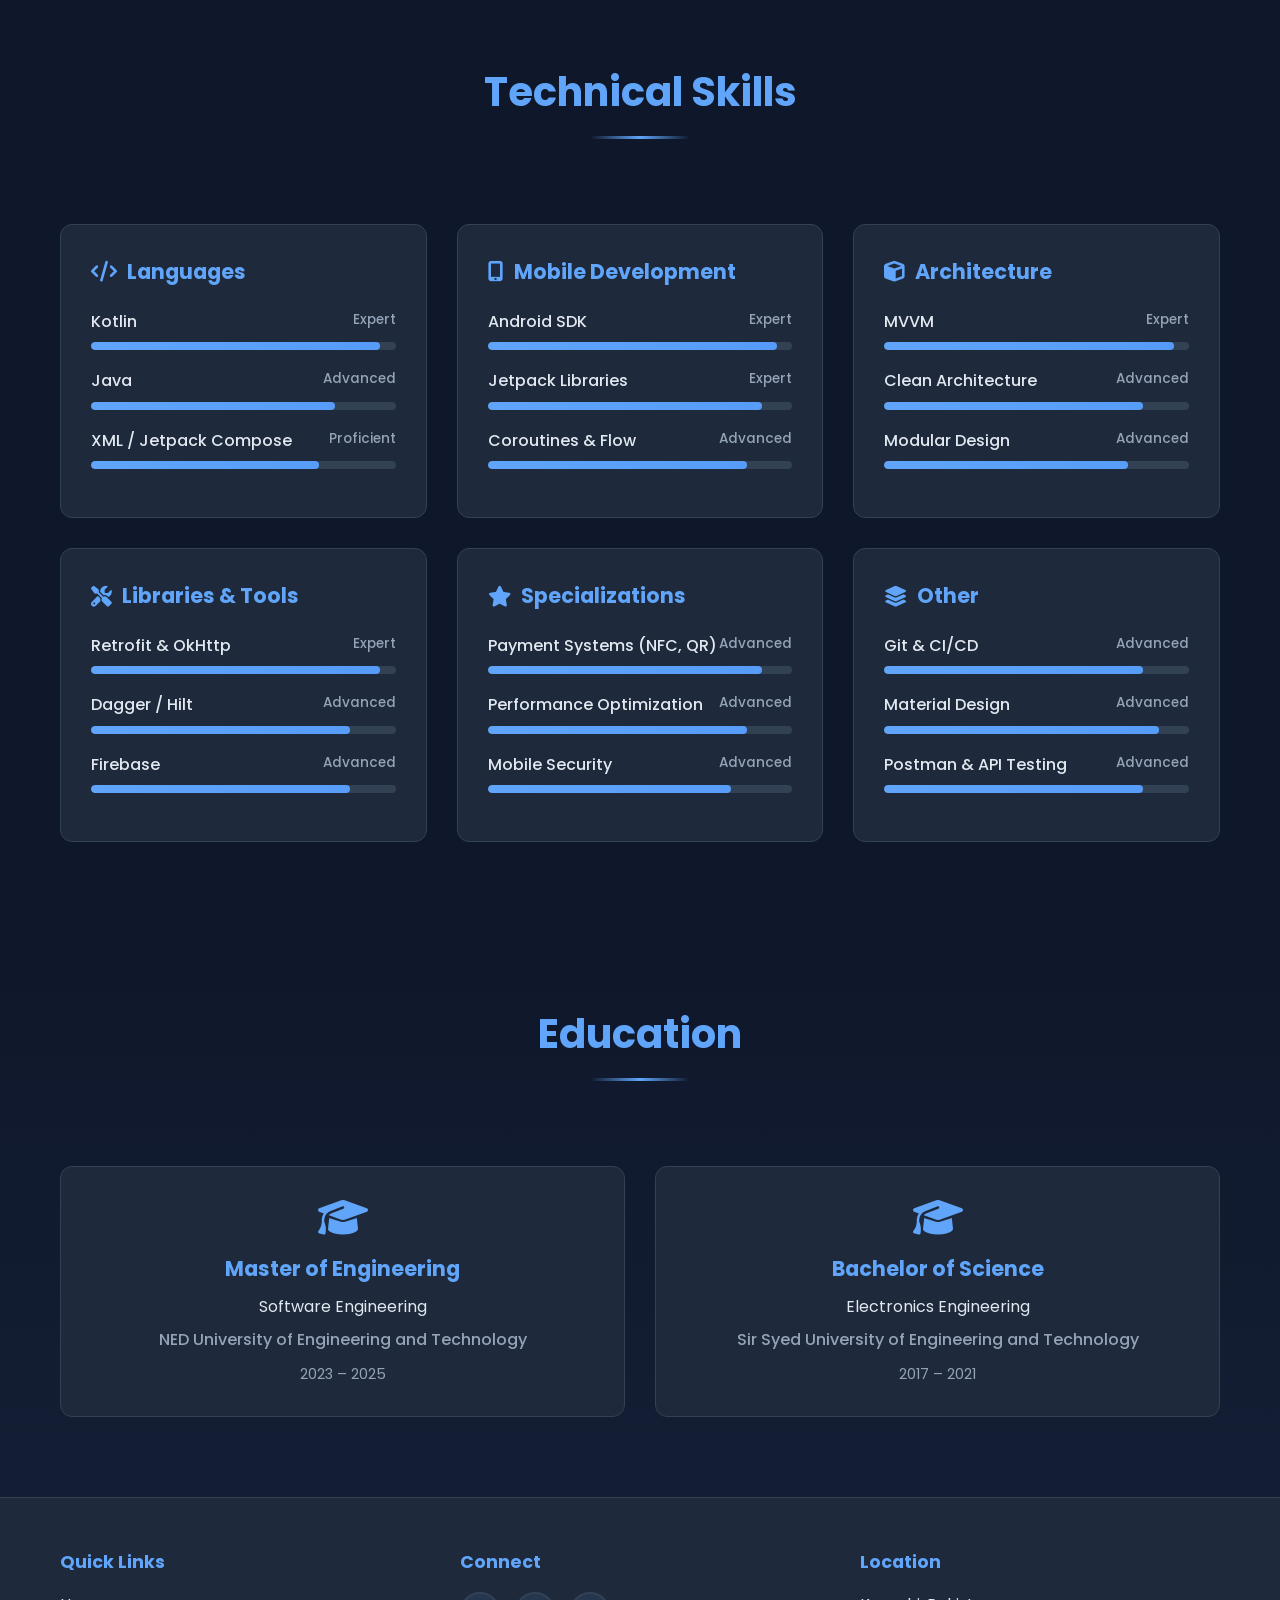
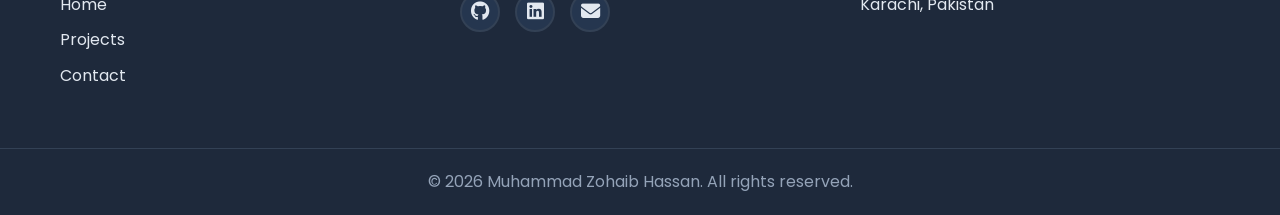
==== commit 998ac8d8: "Enhance about.html with updates and accessibility improvements Updated the description and title in " ====
--- a/about.html
+++ b/about.html
@@ -3,13 +3,20 @@
 <head>
   <meta charset="UTF-8">
   <meta name="viewport" content="width=device-width, initial-scale=1.0">
-  <meta name="description" content="About Muhammad Zohaib Hassan - Android Developer with 3+ years experience">
-  <title>About - Zohaib</title>
+  <meta name="description" content="About Muhammad Zohaib Hassan — Senior Android Developer with 3+ years experience at Bank Alfalah, TCF, Bosch">
+  <title>About — Zohaib</title>
   <link rel="stylesheet" href="https://cdnjs.cloudflare.com/ajax/libs/font-awesome/6.5.0/css/all.min.css">
-  <link href="https://fonts.googleapis.com/css2?family=Poppins:wght@300;400;500;600;700&display=swap" rel="stylesheet">
+  <link href="https://fonts.googleapis.com/css2?family=Poppins:wght@300;400;500;600;700;800&display=swap" rel="stylesheet">
   <link rel="stylesheet" href="styles.css">
 </head>
 <body>
+
+  <!-- Scroll Progress Bar -->
+  <div class="scroll-progress"></div>
+
+  <!-- Custom Cursor -->
+  <div class="cursor"></div>
+  <div class="cursor-dot"></div>
 
   <!-- Navigation -->
   <nav class="navbar">
@@ -23,19 +30,19 @@
         <span></span>
       </div>
       <ul class="nav-menu">
-        <li><a href="index.html" class="nav-link">Home</a></li>
-        <li><a href="about.html" class="nav-link active">About</a></li>
+        <li><a href="index.html"    class="nav-link">Home</a></li>
+        <li><a href="about.html"    class="nav-link active">About</a></li>
         <li><a href="projects.html" class="nav-link">Projects</a></li>
-        <li><a href="contact.html" class="nav-link">Contact</a></li>
+        <li><a href="contact.html"  class="nav-link">Contact</a></li>
         <li><button class="theme-toggle" id="theme-btn"><i class="fas fa-moon"></i></button></li>
       </ul>
     </div>
   </nav>
 
-  <!-- Hero Section -->
+  <!-- Page Hero -->
   <section class="page-hero">
     <h1 class="page-title">About Me</h1>
-    <p class="page-subtitle">Android Engineer | 3+ Years Experience</p>
+    <p class="page-subtitle">Android Engineer &nbsp;·&nbsp; 3+ Years Experience &nbsp;·&nbsp; Karachi, Pakistan</p>
   </section>
 
   <!-- Professional Summary -->
@@ -43,11 +50,9 @@
     <div class="container">
       <h2 class="section-title">Professional Summary</h2>
       <div class="summary-content">
-        <p>🚀 Experienced Android Developer with 3+ years of hands-on experience building scalable, high-performance mobile applications. Specialized in <strong>Kotlin, Java, Android SDK, and Jetpack libraries</strong> with deep expertise in <strong>MVVM architecture, RESTful APIs, NFC, QR Payments, and UI optimization</strong>.</p>
-        <br>
-        <p>💡 Passionate about clean code, modern architecture patterns, and delivering impactful digital solutions. Strong track record of leading technical initiatives, mentoring junior developers, and collaborating with cross-functional teams to achieve business goals.</p>
-        <br>
-        <p>🎯 Proven ability to design and implement robust payment systems, real-time synchronization, and complex UI flows. Committed to performance optimization, security best practices, and continuous learning in the ever-evolving Android ecosystem.</p>
+        <p>🚀 Experienced Android Developer with <strong>3+ years of hands-on experience</strong> building scalable, high-performance mobile applications. Specialized in <strong>Kotlin, Java, Android SDK, and Jetpack libraries</strong> with deep expertise in <strong>MVVM architecture, RESTful APIs, NFC, QR Payments, and UI optimization</strong>.</p>
+        <p>💡 Passionate about clean code, modern architecture patterns, and delivering impactful digital solutions. Strong track record of <strong>leading technical initiatives, mentoring junior developers</strong>, and collaborating with cross-functional teams to achieve business goals.</p>
+        <p>🎯 Proven ability to design and implement <strong>robust payment systems, real-time synchronization, and complex UI flows</strong>. Committed to performance optimization, security best practices, and continuous learning in the ever-evolving Android ecosystem.</p>
       </div>
     </div>
   </section>
@@ -56,16 +61,19 @@
   <section class="experience-section">
     <div class="container">
       <h2 class="section-title">Professional Experience</h2>
-      
+
       <div class="timeline">
-        <div class="timeline-item" style="animation-delay: 0s">
+        <!-- Animated fill line -->
+        <div class="timeline-line-fill"></div>
+
+        <div class="timeline-item">
           <div class="timeline-marker"></div>
           <div class="timeline-content">
             <h3>Android Developer</h3>
             <p class="company"><i class="fas fa-building"></i> Bank Alfalah</p>
-            <p class="date"><i class="fas fa-calendar"></i> May 2025 – Present</p>
+            <p class="date"><i class="fas fa-calendar-alt"></i> May 2025 – Present</p>
             <ul>
-              <li>Architected and developed mobile banking features including QR payments, installment scheduling, and UPI Tap & Pay</li>
+              <li>Architected and developed mobile banking features including QR payments, installment scheduling, and UPI Tap &amp; Pay</li>
               <li>Integrated SBS module for secure MasterCard, Visa, and Raast payments with robust REST API connections</li>
               <li>Led NFC implementation for contactless tap-to-pay transactions</li>
               <li>Collaborated with backend, QA, and product teams ensuring security compliance and optimal UX</li>
@@ -73,27 +81,27 @@
           </div>
         </div>
 
-        <div class="timeline-item" style="animation-delay: 0.2s">
+        <div class="timeline-item">
           <div class="timeline-marker"></div>
           <div class="timeline-content">
             <h3>Senior Android Developer</h3>
             <p class="company"><i class="fas fa-building"></i> The Citizens Foundation (TCF)</p>
-            <p class="date"><i class="fas fa-calendar"></i> Sep 2023 – May 2025</p>
+            <p class="date"><i class="fas fa-calendar-alt"></i> Sep 2023 – May 2025</p>
             <ul>
               <li>Designed and maintained comprehensive school management applications</li>
               <li>Implemented offline caching and background synchronization for remote areas</li>
               <li>Mentored junior developers and established code quality standards</li>
-              <li>Optimized app performance, reducing startup time by 40%</li>
+              <li>Optimized app performance, reducing startup time by <strong>40%</strong></li>
             </ul>
           </div>
         </div>
 
-        <div class="timeline-item" style="animation-delay: 0.4s">
+        <div class="timeline-item">
           <div class="timeline-marker"></div>
           <div class="timeline-content">
             <h3>Android Developer</h3>
             <p class="company"><i class="fas fa-building"></i> Bosch Pharmaceuticals</p>
-            <p class="date"><i class="fas fa-calendar"></i> Apr 2022 – May 2023</p>
+            <p class="date"><i class="fas fa-calendar-alt"></i> Apr 2022 – May 2023</p>
             <ul>
               <li>Developed warehouse and inventory tracking systems with barcode scanning</li>
               <li>Built production dashboards for medicine schedule monitoring</li>
@@ -103,12 +111,12 @@
           </div>
         </div>
 
-        <div class="timeline-item" style="animation-delay: 0.6s">
+        <div class="timeline-item">
           <div class="timeline-marker"></div>
           <div class="timeline-content">
             <h3>Junior Android Developer</h3>
             <p class="company"><i class="fas fa-building"></i> Evolution Wing</p>
-            <p class="date"><i class="fas fa-calendar"></i> Aug 2021 – Mar 2022</p>
+            <p class="date"><i class="fas fa-calendar-alt"></i> Aug 2021 – Mar 2022</p>
             <ul>
               <li>Developed Android applications using Kotlin and MVVM architecture</li>
               <li>Integrated third-party APIs and Firebase services</li>
@@ -124,163 +132,165 @@
   <section class="skills-section">
     <div class="container">
       <h2 class="section-title">Technical Skills</h2>
-      
+
       <div class="skills-grid">
+
         <!-- Languages -->
         <div class="skill-card">
-          <h3><i class="fas fa-code"></i> Languages</h3>
-          <div class="skill-item">
-            <span>Kotlin</span>
-            <div class="skill-bar">
-              <div class="skill-fill" style="width: 95%"></div>
-            </div>
-            <span class="level">Expert</span>
-          </div>
-          <div class="skill-item">
-            <span>Java</span>
-            <div class="skill-bar">
-              <div class="skill-fill" style="width: 80%"></div>
-            </div>
-            <span class="level">Advanced</span>
-          </div>
-          <div class="skill-item">
-            <span>XML</span>
-            <div class="skill-bar">
-              <div class="skill-fill" style="width: 70%"></div>
-            </div>
-            <span class="level">Proficient</span>
+          <h3><i class="fas fa-code"></i> <span>Languages</span></h3>
+          <div class="skill-item">
+            <div class="skill-name">
+              <span>Kotlin</span>
+              <span class="level">Expert</span>
+            </div>
+            <div class="skill-bar"><div class="skill-fill" style="width:95%"></div></div>
+          </div>
+          <div class="skill-item">
+            <div class="skill-name">
+              <span>Java</span>
+              <span class="level">Advanced</span>
+            </div>
+            <div class="skill-bar"><div class="skill-fill" style="width:80%"></div></div>
+          </div>
+          <div class="skill-item">
+            <div class="skill-name">
+              <span>XML / Jetpack Compose</span>
+              <span class="level">Proficient</span>
+            </div>
+            <div class="skill-bar"><div class="skill-fill" style="width:75%"></div></div>
           </div>
         </div>
 
         <!-- Mobile Development -->
         <div class="skill-card">
-          <h3><i class="fas fa-mobile-alt"></i> Mobile Development</h3>
-          <div class="skill-item">
-            <span>Android SDK</span>
-            <div class="skill-bar">
-              <div class="skill-fill" style="width: 95%"></div>
-            </div>
-            <span class="level">Expert</span>
-          </div>
-          <div class="skill-item">
-            <span>Jetpack Libraries</span>
-            <div class="skill-bar">
-              <div class="skill-fill" style="width: 90%"></div>
-            </div>
-            <span class="level">Expert</span>
-          </div>
-          <div class="skill-item">
-            <span>Coroutines & Flow</span>
-            <div class="skill-bar">
-              <div class="skill-fill" style="width: 85%"></div>
-            </div>
-            <span class="level">Advanced</span>
+          <h3><i class="fas fa-mobile-alt"></i> <span>Mobile Development</span></h3>
+          <div class="skill-item">
+            <div class="skill-name">
+              <span>Android SDK</span>
+              <span class="level">Expert</span>
+            </div>
+            <div class="skill-bar"><div class="skill-fill" style="width:95%"></div></div>
+          </div>
+          <div class="skill-item">
+            <div class="skill-name">
+              <span>Jetpack Libraries</span>
+              <span class="level">Expert</span>
+            </div>
+            <div class="skill-bar"><div class="skill-fill" style="width:90%"></div></div>
+          </div>
+          <div class="skill-item">
+            <div class="skill-name">
+              <span>Coroutines &amp; Flow</span>
+              <span class="level">Advanced</span>
+            </div>
+            <div class="skill-bar"><div class="skill-fill" style="width:85%"></div></div>
           </div>
         </div>
 
         <!-- Architecture -->
         <div class="skill-card">
-          <h3><i class="fas fa-cube"></i> Architecture</h3>
-          <div class="skill-item">
-            <span>MVVM</span>
-            <div class="skill-bar">
-              <div class="skill-fill" style="width: 95%"></div>
-            </div>
-            <span class="level">Expert</span>
-          </div>
-          <div class="skill-item">
-            <span>Clean Architecture</span>
-            <div class="skill-bar">
-              <div class="skill-fill" style="width: 85%"></div>
-            </div>
-            <span class="level">Advanced</span>
-          </div>
-          <div class="skill-item">
-            <span>Modular Design</span>
-            <div class="skill-bar">
-              <div class="skill-fill" style="width: 80%"></div>
-            </div>
-            <span class="level">Advanced</span>
+          <h3><i class="fas fa-cube"></i> <span>Architecture</span></h3>
+          <div class="skill-item">
+            <div class="skill-name">
+              <span>MVVM</span>
+              <span class="level">Expert</span>
+            </div>
+            <div class="skill-bar"><div class="skill-fill" style="width:95%"></div></div>
+          </div>
+          <div class="skill-item">
+            <div class="skill-name">
+              <span>Clean Architecture</span>
+              <span class="level">Advanced</span>
+            </div>
+            <div class="skill-bar"><div class="skill-fill" style="width:85%"></div></div>
+          </div>
+          <div class="skill-item">
+            <div class="skill-name">
+              <span>Modular Design</span>
+              <span class="level">Advanced</span>
+            </div>
+            <div class="skill-bar"><div class="skill-fill" style="width:80%"></div></div>
           </div>
         </div>
 
         <!-- Libraries & Tools -->
         <div class="skill-card">
-          <h3><i class="fas fa-tools"></i> Libraries & Tools</h3>
-          <div class="skill-item">
-            <span>Retrofit & OkHttp</span>
-            <div class="skill-bar">
-              <div class="skill-fill" style="width: 95%"></div>
-            </div>
-            <span class="level">Expert</span>
-          </div>
-          <div class="skill-item">
-            <span>Dagger/Hilt</span>
-            <div class="skill-bar">
-              <div class="skill-fill" style="width: 85%"></div>
-            </div>
-            <span class="level">Advanced</span>
-          </div>
-          <div class="skill-item">
-            <span>Firebase</span>
-            <div class="skill-bar">
-              <div class="skill-fill" style="width: 85%"></div>
-            </div>
-            <span class="level">Advanced</span>
+          <h3><i class="fas fa-tools"></i> <span>Libraries &amp; Tools</span></h3>
+          <div class="skill-item">
+            <div class="skill-name">
+              <span>Retrofit &amp; OkHttp</span>
+              <span class="level">Expert</span>
+            </div>
+            <div class="skill-bar"><div class="skill-fill" style="width:95%"></div></div>
+          </div>
+          <div class="skill-item">
+            <div class="skill-name">
+              <span>Dagger / Hilt</span>
+              <span class="level">Advanced</span>
+            </div>
+            <div class="skill-bar"><div class="skill-fill" style="width:85%"></div></div>
+          </div>
+          <div class="skill-item">
+            <div class="skill-name">
+              <span>Firebase</span>
+              <span class="level">Advanced</span>
+            </div>
+            <div class="skill-bar"><div class="skill-fill" style="width:85%"></div></div>
           </div>
         </div>
 
         <!-- Specializations -->
         <div class="skill-card">
-          <h3><i class="fas fa-star"></i> Specializations</h3>
-          <div class="skill-item">
-            <span>Payment Systems (NFC, QR)</span>
-            <div class="skill-bar">
-              <div class="skill-fill" style="width: 90%"></div>
-            </div>
-            <span class="level">Advanced</span>
-          </div>
-          <div class="skill-item">
-            <span>Performance Optimization</span>
-            <div class="skill-bar">
-              <div class="skill-fill" style="width: 85%"></div>
-            </div>
-            <span class="level">Advanced</span>
-          </div>
-          <div class="skill-item">
-            <span>Mobile Security</span>
-            <div class="skill-bar">
-              <div class="skill-fill" style="width: 80%"></div>
-            </div>
-            <span class="level">Advanced</span>
+          <h3><i class="fas fa-star"></i> <span>Specializations</span></h3>
+          <div class="skill-item">
+            <div class="skill-name">
+              <span>Payment Systems (NFC, QR)</span>
+              <span class="level">Advanced</span>
+            </div>
+            <div class="skill-bar"><div class="skill-fill" style="width:90%"></div></div>
+          </div>
+          <div class="skill-item">
+            <div class="skill-name">
+              <span>Performance Optimization</span>
+              <span class="level">Advanced</span>
+            </div>
+            <div class="skill-bar"><div class="skill-fill" style="width:85%"></div></div>
+          </div>
+          <div class="skill-item">
+            <div class="skill-name">
+              <span>Mobile Security</span>
+              <span class="level">Advanced</span>
+            </div>
+            <div class="skill-bar"><div class="skill-fill" style="width:80%"></div></div>
           </div>
         </div>
 
         <!-- Other -->
         <div class="skill-card">
-          <h3><i class="fas fa-layer-group"></i> Other</h3>
-          <div class="skill-item">
-            <span>Git & CI/CD</span>
-            <div class="skill-bar">
-              <div class="skill-fill" style="width: 85%"></div>
-            </div>
-            <span class="level">Advanced</span>
-          </div>
-          <div class="skill-item">
-            <span>Material Design</span>
-            <div class="skill-bar">
-              <div class="skill-fill" style="width: 90%"></div>
-            </div>
-            <span class="level">Advanced</span>
-          </div>
-          <div class="skill-item">
-            <span>Postman & API Testing</span>
-            <div class="skill-bar">
-              <div class="skill-fill" style="width: 85%"></div>
-            </div>
-            <span class="level">Advanced</span>
-          </div>
-        </div>
+          <h3><i class="fas fa-layer-group"></i> <span>Other</span></h3>
+          <div class="skill-item">
+            <div class="skill-name">
+              <span>Git &amp; CI/CD</span>
+              <span class="level">Advanced</span>
+            </div>
+            <div class="skill-bar"><div class="skill-fill" style="width:85%"></div></div>
+          </div>
+          <div class="skill-item">
+            <div class="skill-name">
+              <span>Material Design</span>
+              <span class="level">Advanced</span>
+            </div>
+            <div class="skill-bar"><div class="skill-fill" style="width:90%"></div></div>
+          </div>
+          <div class="skill-item">
+            <div class="skill-name">
+              <span>Postman &amp; API Testing</span>
+              <span class="level">Advanced</span>
+            </div>
+            <div class="skill-bar"><div class="skill-fill" style="width:85%"></div></div>
+          </div>
+        </div>
+
       </div>
     </div>
   </section>
@@ -289,22 +299,22 @@
   <section class="education-section">
     <div class="container">
       <h2 class="section-title">Education</h2>
-      
+
       <div class="education-grid">
         <div class="education-card">
-          <i class="fas fa-graduation-cap"></i>
+          <div class="edu-icon"><i class="fas fa-graduation-cap"></i></div>
           <h3>Master of Engineering</h3>
           <p>Software Engineering</p>
           <p class="institution">NED University of Engineering and Technology</p>
-          <p class="year">2023 – 2025</p>
+          <span class="year">2023 – 2025</span>
         </div>
 
         <div class="education-card">
-          <i class="fas fa-graduation-cap"></i>
+          <div class="edu-icon"><i class="fas fa-graduation-cap"></i></div>
           <h3>Bachelor of Science</h3>
           <p>Electronics Engineering</p>
           <p class="institution">Sir Syed University of Engineering and Technology</p>
-          <p class="year">2017 – 2021</p>
+          <span class="year">2017 – 2021</span>
         </div>
       </div>
     </div>
@@ -324,9 +334,9 @@
       <div class="footer-section">
         <h4>Connect</h4>
         <div class="social-links">
-          <a href="https://github.com/muzohaib3" target="_blank"><i class="fab fa-github"></i></a>
-          <a href="https://linkedin.com/in/mzohaib01" target="_blank"><i class="fab fa-linkedin"></i></a>
-          <a href="mailto:m.zohaibhassan01@gmail.com"><i class="fas fa-envelope"></i></a>
+          <a href="https://github.com/muzohaib3"      target="_blank" aria-label="GitHub"><i class="fab fa-github"></i></a>
+          <a href="https://linkedin.com/in/mzohaib01" target="_blank" aria-label="LinkedIn"><i class="fab fa-linkedin"></i></a>
+          <a href="mailto:m.zohaibhassan01@gmail.com" aria-label="Email"><i class="fas fa-envelope"></i></a>
         </div>
       </div>
       <div class="footer-section">
@@ -341,4 +351,4 @@
 
   <script src="script.js"></script>
 </body>
-</html>+</html>
